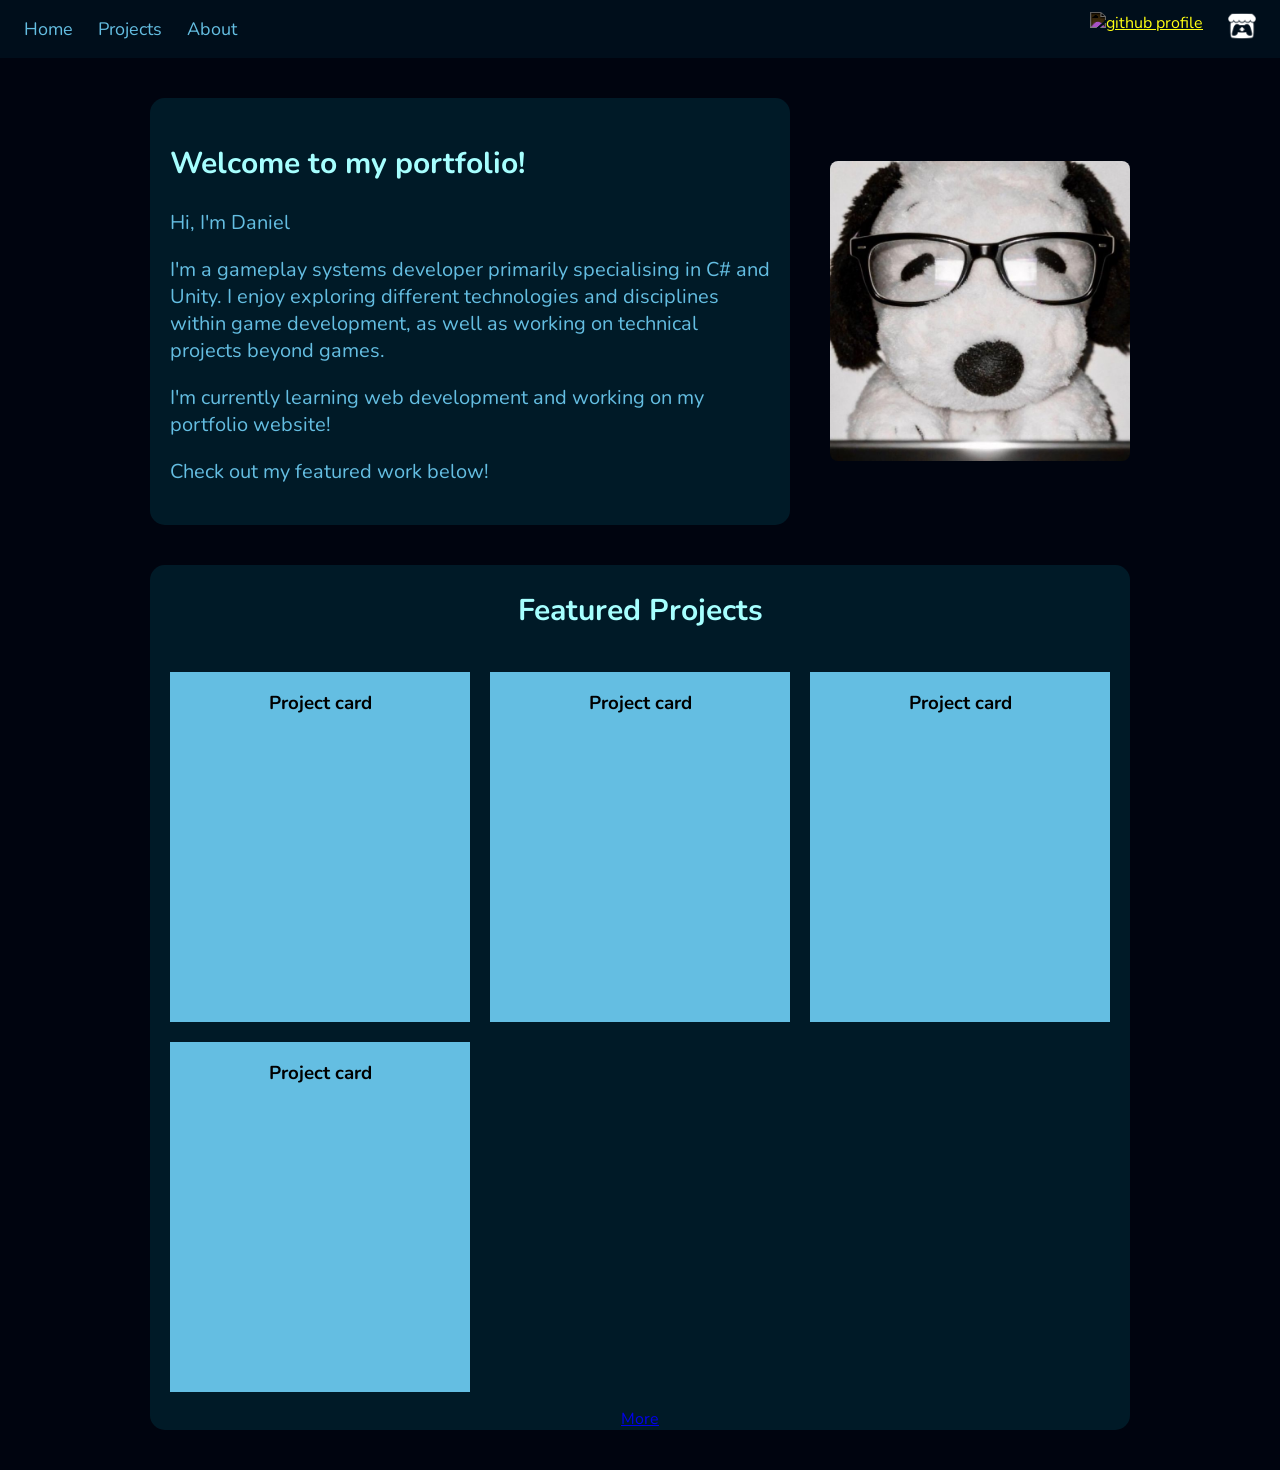
==== index.html @ d13440ec "Home & About me pages finished Implemented a colour palette, reworked the sizing of the home page, a" ====
﻿<!DOCTYPE html>
<html lang="en">
    <head>
        <meta charset="UTF-8">
        <meta name="viewport" content="width=device-width, initial-scale=1.0">
        
        <link rel="stylesheet" href="css/style.css">
        <link rel="icon" href="images/generic/star.png">
        <title>Portfolio - Home</title>
    </head>
    
    <body>
        <div id="site-header"></div>
        <main>
            <section aria-label="Author introduction"
                class="author-introduction-container">
                <div class="author-introduction-statement">
                    <h2>Welcome to my portfolio!</h2>
                    <p>Hi, I'm Daniel</p>
                    <p>
                        I'm a gameplay systems developer primarily specialising in C# and Unity.
                        I enjoy exploring different technologies and disciplines within game development,
                        as well as working on technical projects beyond games.
                    </p>
                    <p>I'm currently learning web development and working on my portfolio website!</p>
                    <p>Check out my featured work below!</p>
                    
                </div>
                <div class="author-profile-image">
                    <img src="images/generic/snoopy.png" alt="Profile pic">
                </div>
            </section>
            <section aria-label="Featured projects"
                class="catalogue-container">
                <h2>Featured Projects</h2>
                <ul class="project-list">
                    <li class="project-card-PLACEHOLDER">
                        <h3>Project card</h3>
                    </li>
                    <li class="project-card-PLACEHOLDER">
                        <h3>Project card</h3>
                    </li>
                    <li class="project-card-PLACEHOLDER">
                        <h3>Project card</h3>
                    </li>
                    <li class="project-card-PLACEHOLDER">
                        <h3>Project card</h3>
                    </li>
                </ul>
                <a href="projects.html">More</a>
            </section>
        </main>
    
        <script src="js/main.js"></script>
    </body>
</html>
---- css/style.css ----
/*=========================================
Global
========================================= */

:root{
    --bg-dark: oklch(0.1 0.05 226);
    --bg: oklch(0.15 0.05 226);
    --bg-light: oklch(0.2 0.05 226);
    --text: oklch(0.96 0.1 226);
    --text-muted: oklch(0.76 0.1 226);
    --highlight: oklch(0.5 0.1 226);
    --border: oklch(0.4 0.1 226);
    --border-muted: oklch(0.3 0.1 226);
    --primary: oklch(0.76 0.1 226);
    --secondary: oklch(0.76 0.1 46);
    --danger: oklch(0.7 0.1 30);
    --warning: oklch(0.7 0.1 100);
    --success: oklch(0.7 0.1 160);
    --info: oklch(0.7 0.1 260);
}

@font-face {
    font-family: "Nunito";
    src: url("../fonts/Nunito-VariableFont_wght.ttf") format("truetype");
    font-weight: 200 1000;
    font-style: normal;
    font-display: swap;
    
}



body {
    font-family: "Nunito", sans-serif;
    
    margin: 0;
    background-color: var(--bg-dark);
}

main {
    display: flex;
    flex-direction: column;
    
    width: fit-content;
    max-width: 96%;
    margin: 40px auto;
    
    gap:40px;
}


/*=========================================
General Reuse
========================================= */

.tag-list{
    list-style: none;
    display: flex;
    flex-wrap: wrap;
    gap:15px;
    
    padding: 0;
}


.tag{
    display: flex;
    align-items: center;
    
    gap:5px;
    
    padding-block: 3px;
    padding-inline: 3px;
    
    border: 1px solid var(--border-muted);
    border-radius: 5px;
    
    background-color: var(--bg-light);

    text-decoration: none;
}

.tag span{
    color: var(--text);
    
}
.tag img{
    width: 20px;
    height: 20px;
    
    object-fit: contain;
    filter: invert(1);
}

/*=========================================
Header classes
========================================= */
.main-header {
    display: flex;
    flex-direction: row;
    justify-content: space-between;
    align-items: center;
    padding: 12px 24px;
    background-color: var(--bg);
}

.header-options{
    display: flex;
    flex-direction: row;
    list-style: none;
    margin: 0;
    padding: 0;
    gap: 25px;
}

.header-nav-link{
    display: inline-block;
    text-decoration: none;
    font-size: 18px;
    color: var(--primary);
}

.header-icon{
    width: 28px;
    height: 28px;
    filter: invert(1);
}

.header-interactable {
    transition: transform 0.2s ease;
}

.header-interactable:hover {
    transform: scale(1.15);
}

/*=========================================
Introduction section classes
========================================= */
.author-introduction-container {
    display: flex;
    align-items: stretch;
    justify-content: center;

    gap: 40px;
    
    width: 0;
    min-width: 100%;
    min-height: 375px;
}


.author-introduction-statement{
    padding: 20px;

    border: 5px var(--highlight);
    border-radius: 15px;
    
    background-color: var(--bg-light);
}

.author-introduction-statement h2{
    font-size: 30px;
    
    color: var(--text);
}

.author-introduction-statement p{
    font-size: 20px;
    
    color: var(--text-muted);
}

.author-profile-image{
    aspect-ratio: 1/1;
    max-width: 300px;
    flex-shrink: 0;
    border: 5px var(--border-muted);
    border-radius: 15px;
    align-self: center;
}

.author-profile-image img{
    width: 100%;
    object-fit: cover;
    border-radius: 8px;
    display: block;
}

/*=========================================
Biography/About me classes
========================================= */

.biography-section{
    display: flex;
    flex-direction: column;
    
    width: 1536px;
    max-width: 100%;
}

.biography-section h2{
    font-size: 24px;
    
    color: var(--text);
}

.biography-content{
    padding: 20px;
    
    border: 5px var(--border-muted);
    border-radius: 15px;
    
    background-color: var(--bg-light);
}

.biography-content p{
    font-size: 18px;
    
    color: var(--text-muted);
}

.biography-content ul{
    
}
/*=========================================
Project catalogue classes
========================================= */
.catalogue-container{
    display: flex;
    flex-direction: column;
    align-items: center;
    
    width:fit-content;
    max-width: 100%;
    padding-inline: 20px;

    border: 5px var(--border);
    border-radius: 15px;
    
    background-color: var(--bg-light);
}

.catalogue-container h2{
    font-size: 30px;
    
    color: var(--text);
}

.project-list{
    list-style: none;
    
    display: flex;
    flex-wrap: wrap;
    gap: 20px;
    
    width: 1260px; /*PROVISIONAL, ACCOUNTED FOR BY 4 CARDS, AND 3 GAPS INBETWEEN THE CARDS*/
    max-width: 100%;
    
    padding: 0;
}

.project-card-PLACEHOLDER{
    display: flex;
    justify-content: center;
    background-color: var(--primary);
    height: 350px;
    width: 300px;
}

/*=========================================
Media queries
========================================= */

/*When 3 cards fit in the catalogue*/
@media (max-width: 1380px){
    .project-list{
        width: 940px;
    }
}

/*When only two cards fit in the catalogue */
@media (max-width: 1046px){

    .author-introduction-container{
        flex-direction: column-reverse;
        align-items: center;
    }
    .author-profile-image{
        max-width: 200px;
    }
    
    .project-list{
        width: 620px;
    }
}

/*When only one card fits in the catalogue */
@media(max-width:712px){
    .project-list{
        width: 500px;
    }
    
    .project-card-PLACEHOLDER{
        min-height: 455px;
        width: 100%;
    }
}
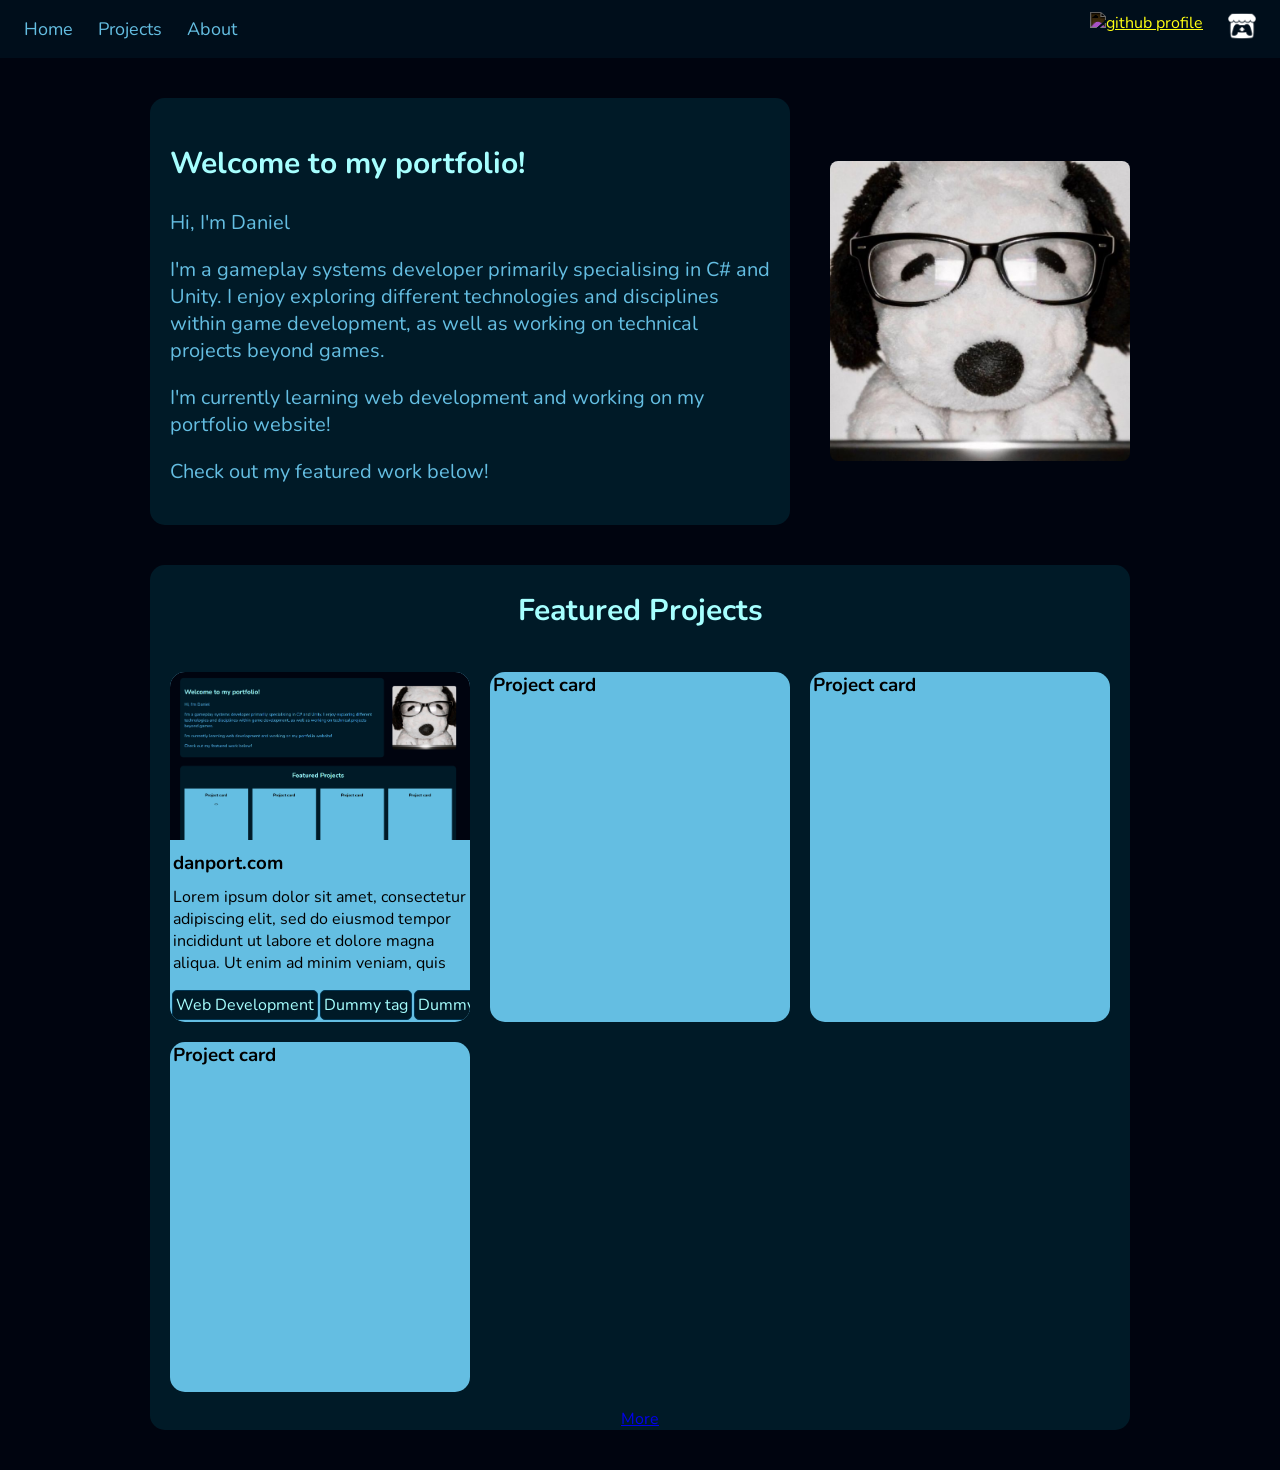
==== commit 83c1ca30: "Card style implemented" ====
--- a/index.html
+++ b/index.html
@@ -35,7 +35,26 @@
                 <h2>Featured Projects</h2>
                 <ul class="project-list">
                     <li class="project-card-PLACEHOLDER">
-                        <h3>Project card</h3>
+                        <img src="images/projects/website-thumbnail.png" alt="">
+                        <h3>danport.com</h3>
+                        <p>
+                            Lorem ipsum dolor sit amet, consectetur adipiscing elit, sed do eiusmod tempor
+                            incididunt ut labore et dolore magna aliqua. Ut enim ad minim veniam, quis nostrud
+                            exercitation ullamco laboris nisi ut aliquip ex ea commodo consequat. Duis aute
+                            irure dolor in reprehenderit in voluptate velit esse cillum dolore eu fugiat nulla
+                            pariatur. Excepteur sint occaecat cupidatat non proident, sunt in culpa qui officia
+                            deserunt mollit anim id est laborum.
+                        </p>
+                        <ul class="project-tags">
+                            <li class="tag">
+                                <span>Web Development</span></li>
+                            <li class="tag">
+                                <span>Dummy tag</span></li>
+                            <li class="tag">
+                                <span>Dummy tag</span></li>
+                            <li class="tag">
+                                <span>Dummy tag</span></li>
+                        </ul>
                     </li>
                     <li class="project-card-PLACEHOLDER">
                         <h3>Project card</h3>
@@ -53,4 +72,4 @@
     
         <script src="js/main.js"></script>
     </body>
-</html> +</html>                     
--- a/css/style.css
+++ b/css/style.css
@@ -57,15 +57,14 @@
     list-style: none;
     display: flex;
     flex-wrap: wrap;
+
     gap:15px;
-    
     padding: 0;
 }
-
-
 .tag{
     display: flex;
     align-items: center;
+    flex-shrink: 0;
     
     gap:5px;
     
@@ -79,7 +78,6 @@
 
     text-decoration: none;
 }
-
 .tag span{
     color: var(--text);
     
@@ -247,6 +245,19 @@
     color: var(--text);
 }
 
+.project-tags{
+    list-style: none;
+    display: flex;
+    overflow: hidden;
+    
+    flex-shrink: 0;
+    height:fit-content;
+    max-width:100%;
+
+    gap:2px;
+    padding: 2px;
+}
+
 .project-list{
     list-style: none;
     
@@ -260,14 +271,46 @@
     padding: 0;
 }
 
-.project-card-PLACEHOLDER{
-    display: flex;
-    justify-content: center;
-    background-color: var(--primary);
+.project-card-PLACEHOLDER {
+    display: flex;
+    flex-direction: column;
+
     height: 350px;
     width: 300px;
-}
-
+
+    gap:10px;
+
+    border: 5px var(--border);
+    border-radius: 15px;
+    overflow: hidden;
+    
+    background-color: var(--primary);
+
+}
+.project-card-PLACEHOLDER img{
+    flex-shrink: 0;
+    width: 100%;
+    max-width: 100%;
+    
+    aspect-ratio: 16/9;
+    object-fit: cover;
+}
+
+.project-card-PLACEHOLDER h3{
+    flex-shrink: 0;
+    
+    margin-inline: 3px;
+    margin-block: 0;
+}
+    
+
+.project-card-PLACEHOLDER p{
+    flex: 1;
+    
+    margin-inline: 3px;
+    margin-block: 0;
+    overflow: hidden;
+}
 /*=========================================
 Media queries
 ========================================= */
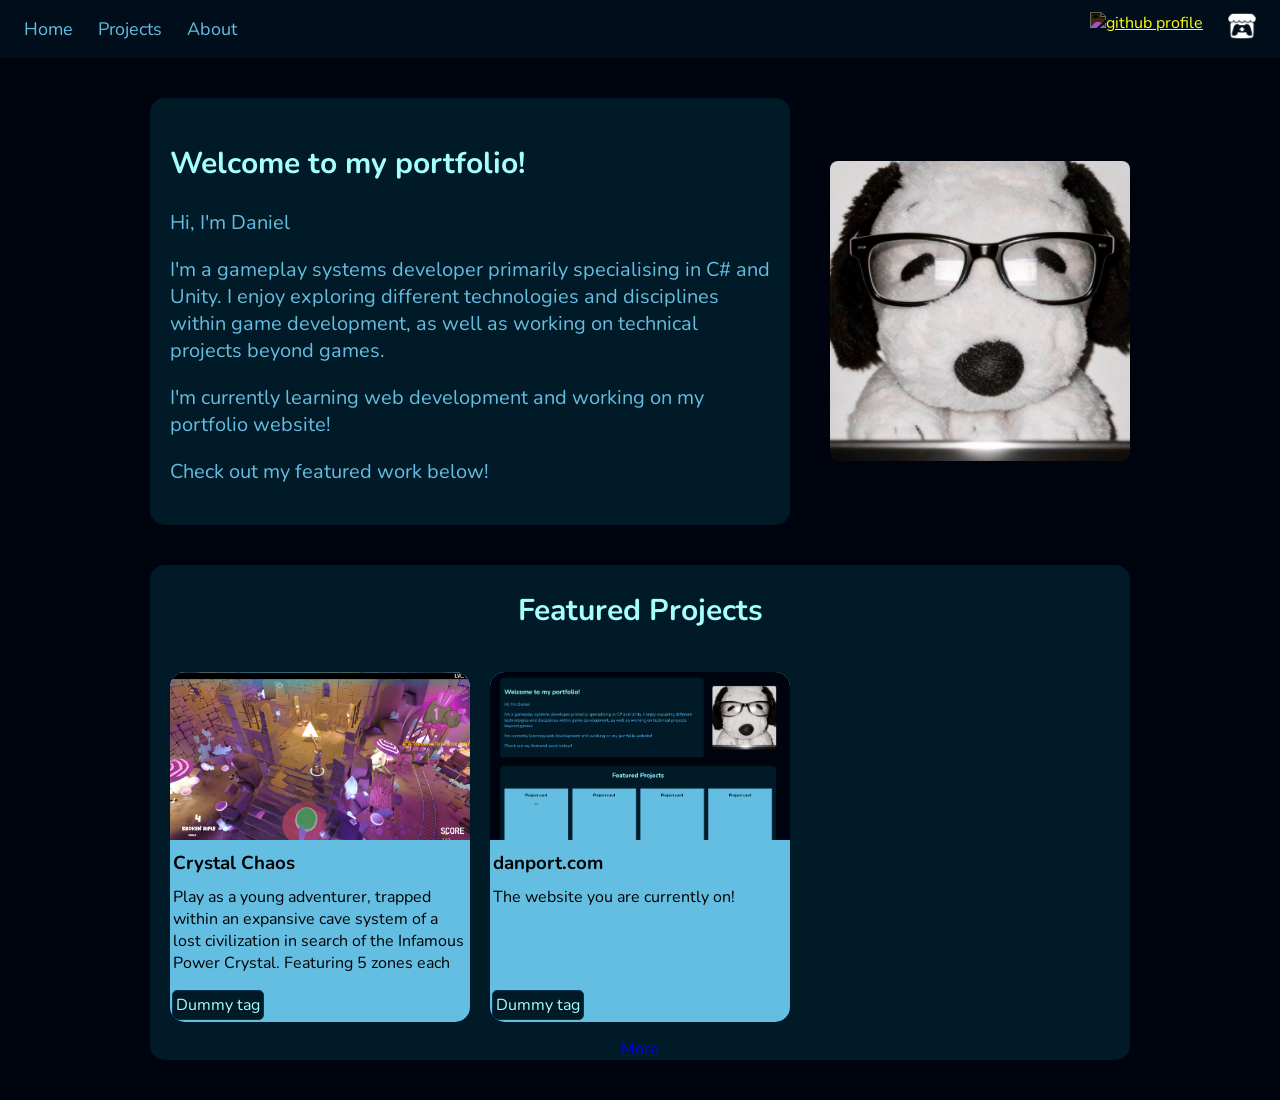
==== commit 9dd5eacc: "Project loading implemented Successfully tested project data being dynamically loaded on the home pa" ====
--- a/index.html
+++ b/index.html
@@ -33,7 +33,7 @@
             <section aria-label="Featured projects"
                 class="catalogue-container">
                 <h2>Featured Projects</h2>
-                <ul class="project-list">
+                <ul data-catalogue="featured" class="project-list" >
                     <li class="project-card-PLACEHOLDER">
                         <img src="images/projects/website-thumbnail.png" alt="">
                         <h3>danport.com</h3>
@@ -71,5 +71,6 @@
         </main>
     
         <script src="js/main.js"></script>
+        <script type="module" src="js/project-modules/project-renderer.js"></script>
     </body>
 </html>                     
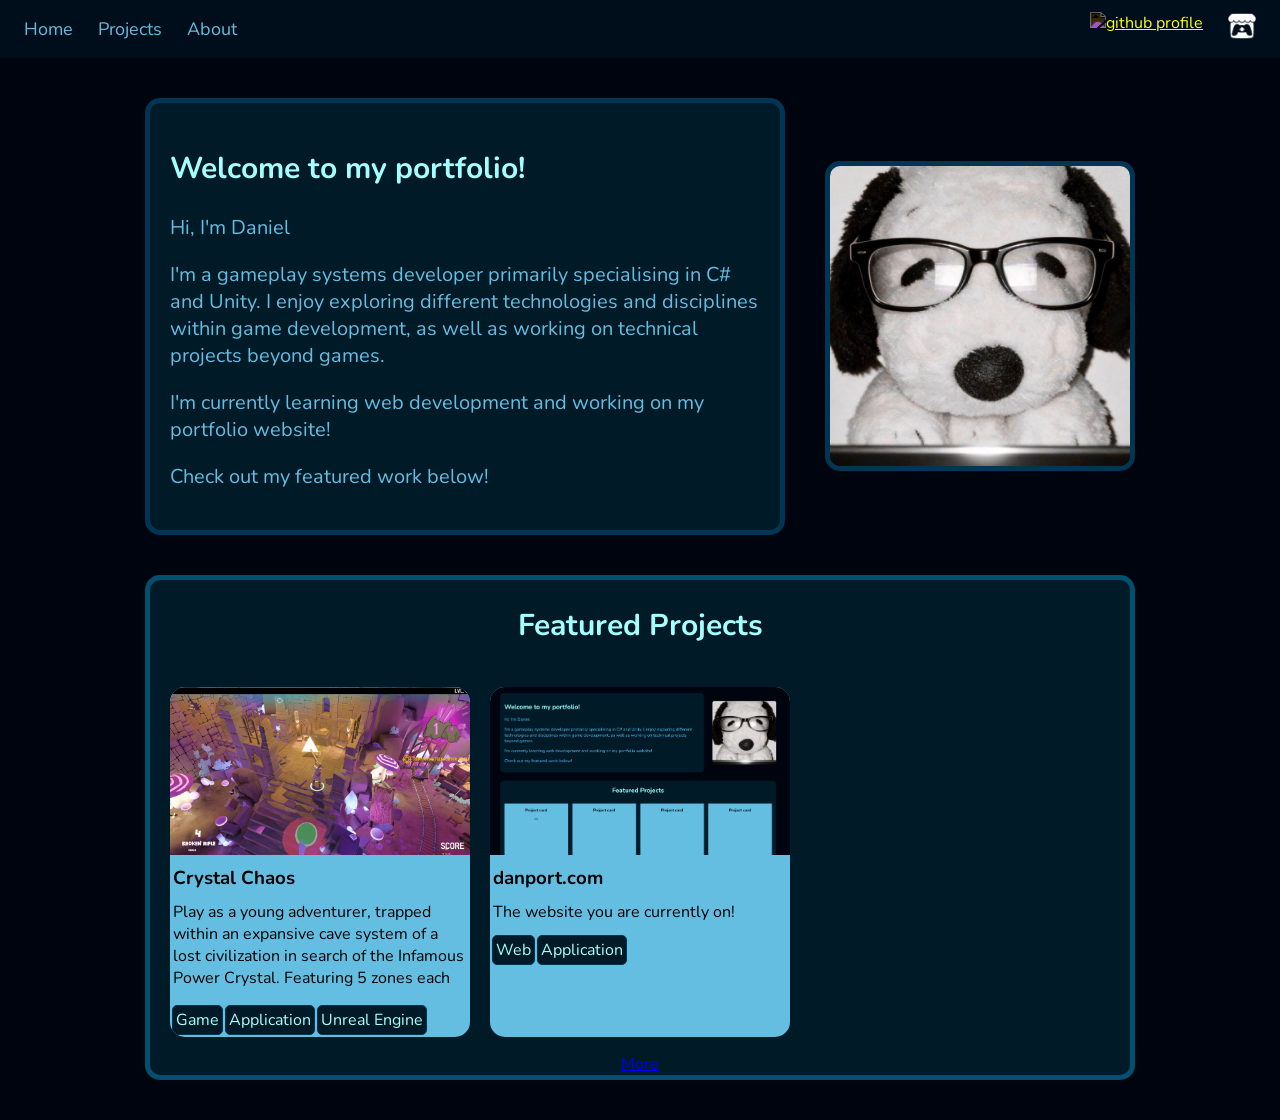
==== commit bded31bc: "Refactored style sheets Prepared for dynamic project-list scaler" ====
--- a/index.html
+++ b/index.html
@@ -4,7 +4,10 @@
         <meta charset="UTF-8">
         <meta name="viewport" content="width=device-width, initial-scale=1.0">
         
-        <link rel="stylesheet" href="css/style.css">
+        <link rel="stylesheet" href="css/main.css">
+        <link rel="stylesheet" href="css/about-me-style.css">
+        <link rel="stylesheet" href="css/catalogue-style.css">
+        
         <link rel="icon" href="images/generic/star.png">
         <title>Portfolio - Home</title>
     </head>
@@ -13,8 +16,8 @@
         <div id="site-header"></div>
         <main>
             <section aria-label="Author introduction"
-                class="author-introduction-container">
-                <div class="author-introduction-statement">
+                class="author-introduction">
+                <div class="introduction-statement">
                     <h2>Welcome to my portfolio!</h2>
                     <p>Hi, I'm Daniel</p>
                     <p>
@@ -33,8 +36,8 @@
             <section aria-label="Featured projects"
                 class="catalogue-container">
                 <h2>Featured Projects</h2>
-                <ul data-catalogue="featured" class="project-list" >
-                    <li class="project-card-PLACEHOLDER">
+                <ul data-catalogue="featured" class="card-listing" >
+                    <li class="project-card">
                         <img src="images/projects/website-thumbnail.png" alt="">
                         <h3>danport.com</h3>
                         <p>
@@ -45,7 +48,7 @@
                             pariatur. Excepteur sint occaecat cupidatat non proident, sunt in culpa qui officia
                             deserunt mollit anim id est laborum.
                         </p>
-                        <ul class="project-tags">
+                        <ul class="">
                             <li class="tag">
                                 <span>Web Development</span></li>
                             <li class="tag">
@@ -56,21 +59,14 @@
                                 <span>Dummy tag</span></li>
                         </ul>
                     </li>
-                    <li class="project-card-PLACEHOLDER">
-                        <h3>Project card</h3>
-                    </li>
-                    <li class="project-card-PLACEHOLDER">
-                        <h3>Project card</h3>
-                    </li>
-                    <li class="project-card-PLACEHOLDER">
-                        <h3>Project card</h3>
-                    </li>
                 </ul>
+                
                 <a href="projects.html">More</a>
             </section>
         </main>
     
         <script src="js/main.js"></script>
         <script type="module" src="js/project-modules/project-renderer.js"></script>
+        
     </body>
 </html>                     
--- a/css/main.css
+++ b/css/main.css
@@ -0,0 +1,159 @@
+/*=========================================
+Global
+========================================= */
+
+:root{
+    --bg-dark: oklch(0.1 0.05 226);
+    --bg: oklch(0.15 0.05 226);
+    --bg-light: oklch(0.2 0.05 226);
+    --text: oklch(0.96 0.1 226);
+    --text-muted: oklch(0.76 0.1 226);
+    --highlight: oklch(0.5 0.1 226);
+    --border: oklch(0.4 0.1 226);
+    --border-muted: oklch(0.3 0.1 226);
+    --primary: oklch(0.76 0.1 226);
+    --secondary: oklch(0.76 0.1 46);
+    --danger: oklch(0.7 0.1 30);
+    --warning: oklch(0.7 0.1 100);
+    --success: oklch(0.7 0.1 160);
+    --info: oklch(0.7 0.1 260);
+}
+
+@font-face {
+    font-family: "Nunito";
+    src: url("../fonts/Nunito-VariableFont_wght.ttf") format("truetype");
+    font-weight: 200 1000;
+    font-style: normal;
+    font-display: swap;
+    
+}
+
+
+
+body {
+    font-family: "Nunito", sans-serif;
+    
+    margin: 0;
+    
+    background-color: var(--bg-dark);
+}
+
+main {
+    display: flex;
+    flex-direction: column;
+    margin: 40px auto;
+    gap:40px;
+    
+    width: fit-content;
+    max-width: 96%;
+}
+
+/*=========================================
+Header classes
+========================================= */
+.main-header {
+    display: flex;
+    flex-direction: row;
+    justify-content: space-between;
+    align-items: center;
+    padding: 12px 24px;
+    
+    background-color: var(--bg);
+}
+
+.header-options{
+    list-style: none;
+    
+    display: flex;
+    flex-direction: row;
+    margin: 0;
+    padding: 0;
+    gap: 25px;
+}
+
+.header-nav-link{
+    text-decoration: none;
+    font-size: 18px;
+    
+    display: inline-block;
+    
+    color: var(--primary);
+}
+
+.header-icon{
+    width: 28px;
+    height: 28px;
+    
+    filter: invert(1);
+}
+
+.header-interactable {
+    transition: transform 0.2s ease;
+}
+
+.header-interactable:hover {
+    transform: scale(1.15);
+}
+
+
+/*=========================================
+Tags
+========================================= */
+
+.tag-list{
+    list-style: none;
+    
+    display: flex;
+    flex-wrap: wrap;
+    padding: 0;
+    gap:15px;
+}
+
+.tag{
+    display: flex;
+    align-items: center;
+    padding: 3px;
+    gap:5px;
+    
+    flex-shrink: 0;
+    
+    border: 1px solid var(--border-muted);
+    border-radius: 5px;
+    
+    background-color: var(--bg-light);
+    
+    text-decoration: none;
+}
+
+.tag span{
+    color: var(--text);
+}
+
+.tag img{
+    object-fit: contain;
+    
+    width: 20px;
+    height: 20px;
+    
+    filter: invert(1);
+}
+
+/*=========================================
+Content containers
+========================================= */
+
+.content-container{
+    padding: 20px;
+
+    border: 5px solid var(--border-muted);
+    border-radius: 15px;
+
+    background-color: var(--bg-light);
+}
+
+
+.content-container p{
+    font-size: 18px;
+    
+    color: var(--text-muted);
+}
--- a/css/about-me-style.css
+++ b/css/about-me-style.css
@@ -0,0 +1,80 @@
+﻿/*=========================================
+Home page introduction
+========================================= */
+.author-introduction{
+    display: flex;
+    align-items: stretch;
+    justify-content: center;
+    gap: 40px;
+    
+    width: 0;
+    min-width: 100%;
+    min-height: 375px;
+}
+
+.author-introduction.compact-view{
+    flex-direction: column-reverse;
+    align-items: center;
+}
+
+.author-introduction.compact-view .author-profile-image{
+    max-width: 200px;
+}
+
+.introduction-statement{
+    padding: 20px;
+    
+    border: 5px solid var(--border-muted);
+    border-radius: 15px;
+    
+    background-color: var(--bg-light);
+}
+
+.introduction-statement h2{
+    font-size: 30px;
+    
+    color: var(--text);
+}
+
+.introduction-statement p{
+    font-size: 20px;
+    
+    color: var(--text-muted);
+}
+
+
+.author-profile-image{
+    align-self: center;
+    overflow: hidden;
+    
+    aspect-ratio: 1/1;
+    flex-shrink: 0;
+    max-width: 300px;
+    
+    border: 5px solid var(--border-muted);
+    border-radius: 15px;
+}
+
+.author-profile-image img{
+    display: block;
+    object-fit: cover;
+    
+    width:100%;
+}
+
+/*=========================================
+Biography page
+========================================= */
+.biography-section{
+    display: flex;
+    flex-direction: column;
+    
+    width: 1536px;
+    max-width: 100%;
+}
+
+.biography-section h2{
+    font-size: 24px;
+    
+    color: var(--text);
+}
--- a/css/catalogue-style.css
+++ b/css/catalogue-style.css
@@ -0,0 +1,131 @@
+﻿.catalogue-container{ /* Root element */
+    /* Variables */
+    
+    
+    
+    /* Properties */
+    display: flex;
+    flex-direction: column;
+    align-items: center;
+    padding-inline: 20px; /* To be made a variable -> Card separation */
+    
+    width: fit-content;
+    max-width: 100%;
+    
+    
+    border: 5px solid var(--border);
+    border-radius: 15px;
+    
+    background-color: var(--bg-light);
+}
+
+.catalogue-container h2{
+    font-size: 30px;
+    
+    color: var(--text);
+}
+
+.card-listing{
+    list-style: none;
+
+    display: flex;
+    flex-wrap: wrap;
+    padding: 0;
+    gap: 20px; /* To be made a variable -> Card separation */
+    
+    width: 1260px; /* Accounted for by 4 cards currently 1260, to be made a variable -> Total width */
+    max-width: 100%;
+}
+
+/*=========================================
+Project card classes
+========================================= */
+.project-card{
+    display: flex;
+    flex-direction: column;
+    overflow: hidden;
+    gap: 10px;
+    
+    height: 350px; /* To be made a variable -> Project card height */
+    width: 300px; /* To be made a variable ->  Project card width */
+    
+    border: 0 solid var(--border);
+    border-radius: 15px;
+    
+    background-color: var(--primary);
+}
+
+.project-card img{ /* Thumbnail */
+    width: 100%;
+    max-width: 100%;
+    
+    aspect-ratio: 16/9;
+    object-fit: cover;
+}
+
+.project-card h3{ /* Title */
+    margin-inline: 3px;
+    margin-block: 0;
+}
+
+.project-card p{ /* Description */ 
+    margin-inline: 3px;
+    margin-block: 0;
+    overflow: hidden;
+}
+
+.project-card ul{ /* Tags */
+    list-style: none;
+    
+    display: flex;
+    overflow: hidden;
+    
+    padding:2px;
+    gap: 2px;
+    
+    flex-shrink: 0;
+    height: fit-content;
+    max-width: 100%;
+}
+/*=========================================
+Project inspector classes
+========================================= */
+
+/*=========================================
+Media queries
+========================================= */
+
+/*When 3 cards fit in the catalogue*/
+@media (max-width: 1380px){
+    .card-listing{
+        width: 940px;
+    }
+}
+
+/*When only two cards fit in the catalogue */
+@media (max-width: 1046px){
+
+    .author-introduction-container{
+        flex-direction: column-reverse;
+        align-items: center;
+    }
+    .author-profile-image{
+        max-width: 200px;
+    }
+
+    .card-listing{
+        width: 620px;
+    }
+}
+
+/*When only one card fits in the catalogue */
+@media(max-width:712px){
+    .card-listing{
+        width: 500px;
+    }
+
+    .project-card{
+        height: 455px;
+        width: 100%;
+    }
+}
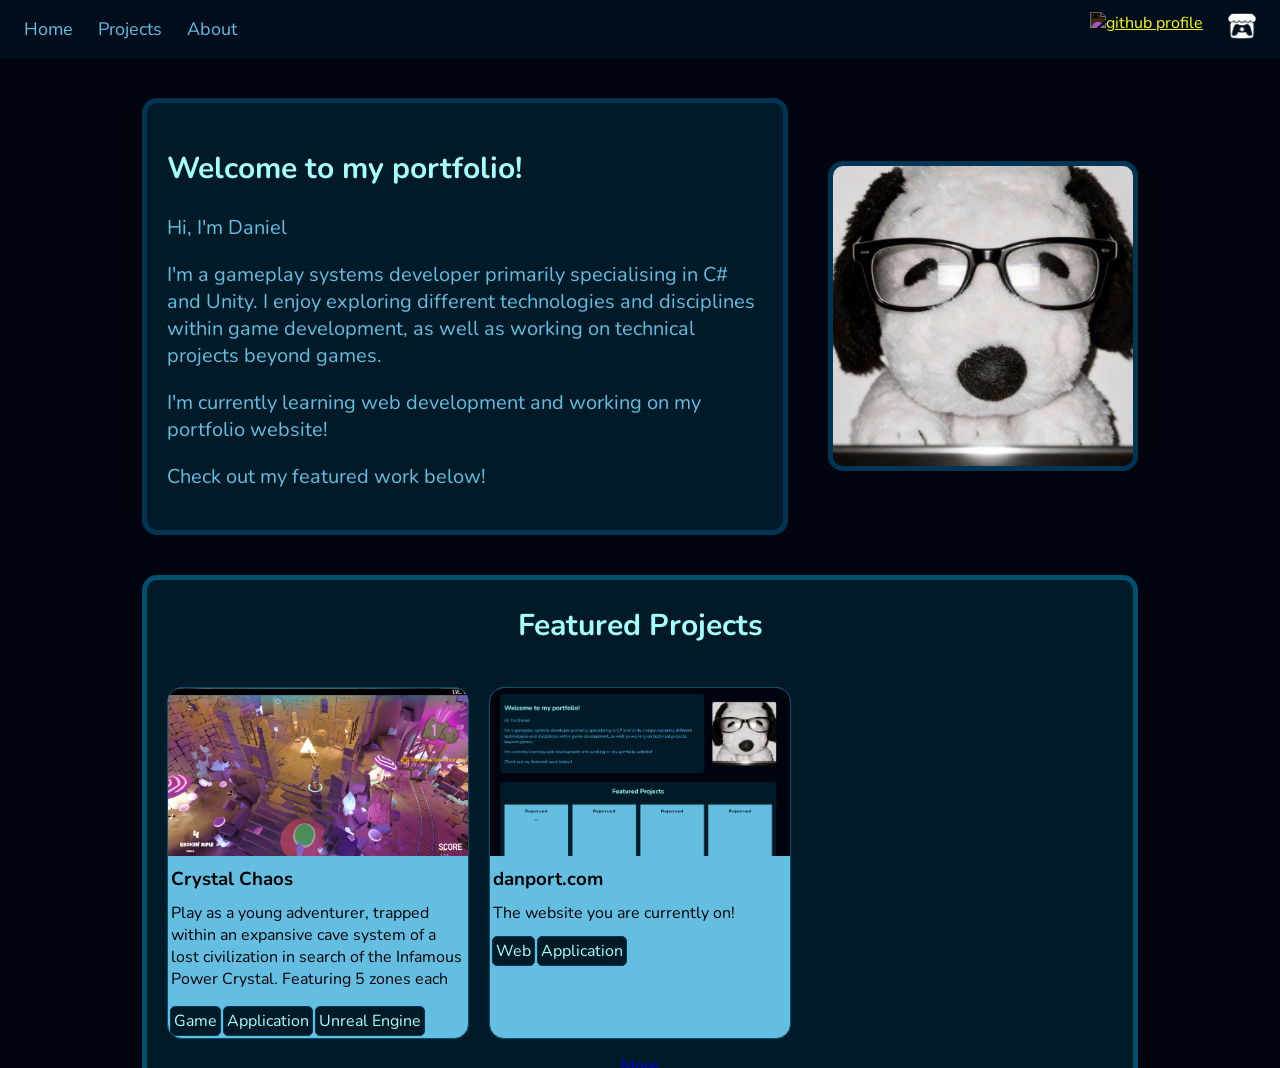
==== commit 51fef78f: "Automatic catalogue scaling implemented Need to implement the foundation for the home page to observ" ====
--- a/index.html
+++ b/index.html
@@ -6,7 +6,7 @@
         
         <link rel="stylesheet" href="css/main.css">
         <link rel="stylesheet" href="css/about-me-style.css">
-        <link rel="stylesheet" href="css/catalogue-style.css">
+        <link rel="stylesheet" href="css/project-style.css">
         
         <link rel="icon" href="images/generic/star.png">
         <title>Portfolio - Home</title>
@@ -34,9 +34,10 @@
                 </div>
             </section>
             <section aria-label="Featured projects"
-                class="catalogue-container">
+                     data-catalogue="featured" 
+                     class="catalogue-container">
                 <h2>Featured Projects</h2>
-                <ul data-catalogue="featured" class="card-listing" >
+                <ul class="card-listing">
                     <li class="project-card">
                         <img src="images/projects/website-thumbnail.png" alt="">
                         <h3>danport.com</h3>
--- a/css/project-style.css
+++ b/css/project-style.css
@@ -0,0 +1,148 @@
+﻿.catalogue-container{ /* Root element */
+    /* =========Variables========= */
+
+    /* Configuration */
+    --card-width: 300px;
+    --card-height: 350px;
+    --card-separation: 20px;
+    --card-border-size: 2px;
+    
+    /* Calculated */
+    --total-list-width: 100%;
+    
+    /* =========Properties========= */
+    display: flex;
+    flex-direction: column;
+    align-items: center;
+    padding-inline: 20px;
+    
+    width: fit-content;
+    max-width: 100%;
+    
+    border: 5px solid var(--border);
+    border-radius: 15px;
+    
+    background-color: var(--bg-light);
+}
+
+.catalogue-container.compact-mode .card-listing{
+    width: 500px;
+}
+
+.catalogue-container.compact-mode .project-card{
+    height: 455px;
+    width: 100%;
+}
+
+.catalogue-container > h2{
+    font-size: 30px;
+    
+    color: var(--text);
+}
+
+.card-listing{
+    list-style: none;
+
+    display: flex;
+    flex-wrap: wrap;
+    padding: 0;
+    gap: var(--card-separation);
+    
+    width: var(--total-list-width); /* 1260px;  Accounted for by 4 cards currently 1260, to be made a variable -> Total width */
+    max-width: 100%;
+}
+
+/*=========================================
+Project card classes
+========================================= */
+.project-card{
+    display: flex;
+    flex-direction: column;
+    overflow: hidden;
+    gap: 10px;
+    
+    width: var(--card-width);
+    height: var(--card-height);
+    
+    border: var(--card-border-size) solid var(--border);
+    border-radius: 15px;
+    
+    background-color: var(--primary);
+}
+
+.project-card > img{ /* Thumbnail */
+    width: 100%;
+    max-width: 100%;
+    
+    aspect-ratio: 16/9;
+    object-fit: cover;
+}
+
+.project-card > h3{ /* Title */
+    margin-inline: 3px;
+    margin-block: 0;
+}
+
+.project-card > p{ /* Description */ 
+    margin-inline: 3px;
+    margin-block: 0;
+    overflow: hidden;
+}
+
+.project-card > ul{ /* Tags */
+    list-style: none;
+    
+    display: flex;
+    overflow: hidden;
+    
+    padding:2px;
+    gap: 2px;
+    
+    flex-shrink: 0;
+    height: fit-content;
+    max-width: 100%;
+}
+/*=========================================
+Project inspector classes
+========================================= */
+
+/*=========================================
+Media queries
+========================================= */
+
+/*
+/*When 3 cards fit in the catalogue
+@media (max-width: 1380px){
+    .card-listing{
+        width: 940px;
+    }
+}
+
+/*When only two cards fit in the catalogue 
+@media (max-width: 1046px){
+
+    .author-introduction-container{
+        flex-direction: column-reverse;
+        align-items: center;
+    }
+    .author-profile-image{
+        max-width: 200px;
+    }
+
+    .card-listing{
+        width: 620px;
+    }
+}
+
+/*When only one card fits in the catalogue 
+@media(max-width:712px){
+    .card-listing{
+        width: 500px;
+    }
+
+    .project-card{
+        height: 455px;
+        width: 100%;
+    }
+}
+*/
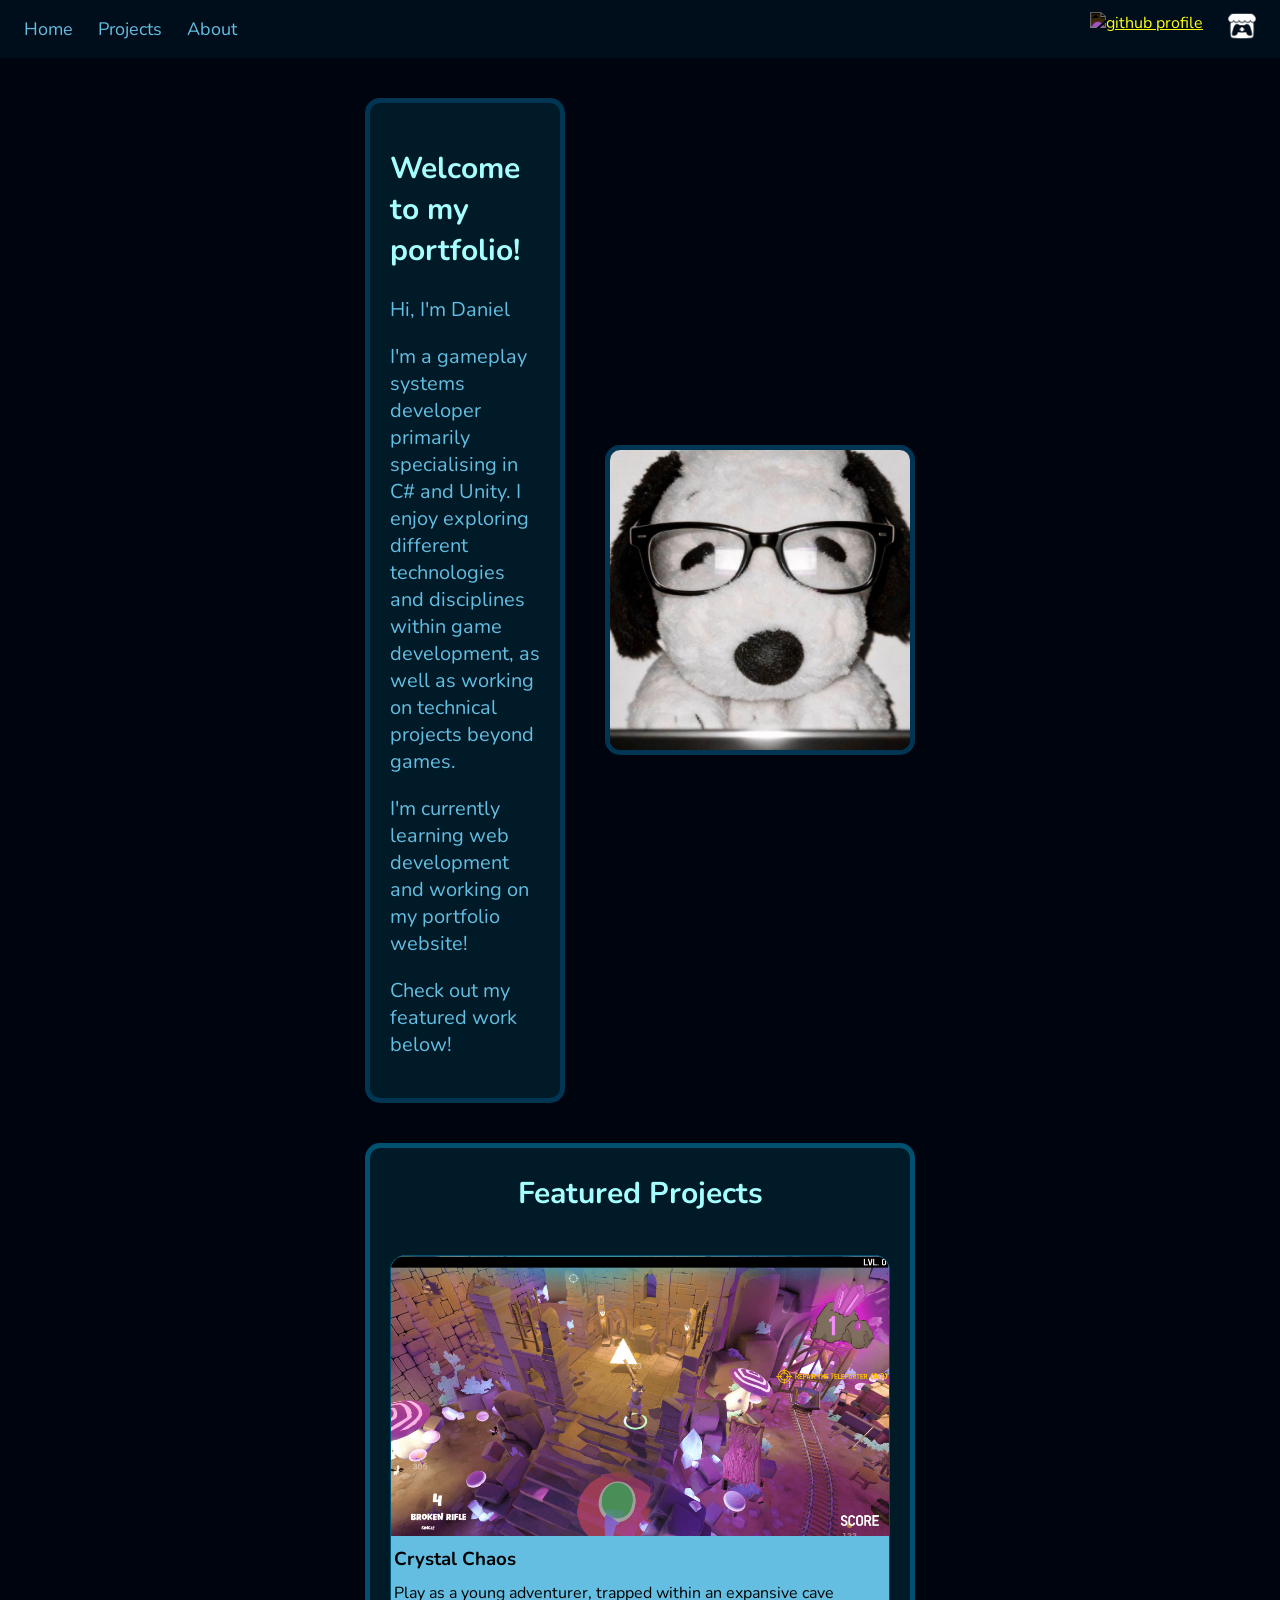
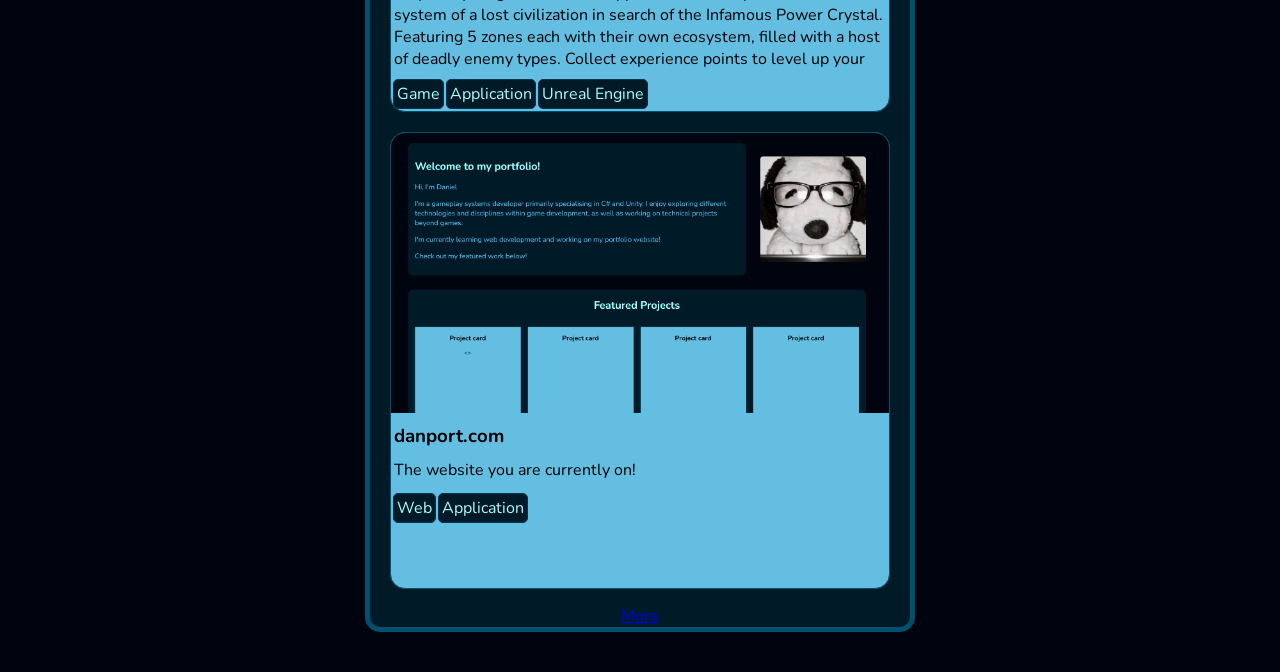
==== commit 169b3329: "Scaler module completed The scaler and renderer behaviour was modularised into its own modules. The " ====
--- a/index.html
+++ b/index.html
@@ -67,7 +67,8 @@
         </main>
     
         <script src="js/main.js"></script>
-        <script type="module" src="js/project-modules/project-renderer.js"></script>
+        <script type="module" src="js/project-modules/catalogue-entry.js"></script>
+        <script type="module" src="js/home-modules/home-scaler.js"></script>
         
     </body>
 </html>                     
--- a/css/about-me-style.css
+++ b/css/about-me-style.css
@@ -12,12 +12,12 @@
     min-height: 375px;
 }
 
-.author-introduction.compact-view{
+.author-introduction.compact-mode{
     flex-direction: column-reverse;
     align-items: center;
 }
 
-.author-introduction.compact-view .author-profile-image{
+.author-introduction.compact-mode .author-profile-image{
     max-width: 200px;
 }
 
@@ -30,13 +30,13 @@
     background-color: var(--bg-light);
 }
 
-.introduction-statement h2{
+.introduction-statement > h2{
     font-size: 30px;
     
     color: var(--text);
 }
 
-.introduction-statement p{
+.introduction-statement > p{
     font-size: 20px;
     
     color: var(--text-muted);
@@ -55,7 +55,7 @@
     border-radius: 15px;
 }
 
-.author-profile-image img{
+.author-profile-image > img{
     display: block;
     object-fit: cover;
     
@@ -73,7 +73,7 @@
     max-width: 100%;
 }
 
-.biography-section h2{
+.biography-section > h2{
     font-size: 24px;
     
     color: var(--text);
--- a/css/project-style.css
+++ b/css/project-style.css
@@ -101,48 +101,4 @@
     flex-shrink: 0;
     height: fit-content;
     max-width: 100%;
-}
-/*=========================================
-Project inspector classes
-========================================= */
-
-/*=========================================
-Media queries
-========================================= */
-
-/*
-/*When 3 cards fit in the catalogue
-@media (max-width: 1380px){
-    .card-listing{
-        width: 940px;
-    }
-}
-
-/*When only two cards fit in the catalogue 
-@media (max-width: 1046px){
-
-    .author-introduction-container{
-        flex-direction: column-reverse;
-        align-items: center;
-    }
-    .author-profile-image{
-        max-width: 200px;
-    }
-
-    .card-listing{
-        width: 620px;
-    }
-}
-
-/*When only one card fits in the catalogue 
-@media(max-width:712px){
-    .card-listing{
-        width: 500px;
-    }
-
-    .project-card{
-        height: 455px;
-        width: 100%;
-    }
-}
-*/+}
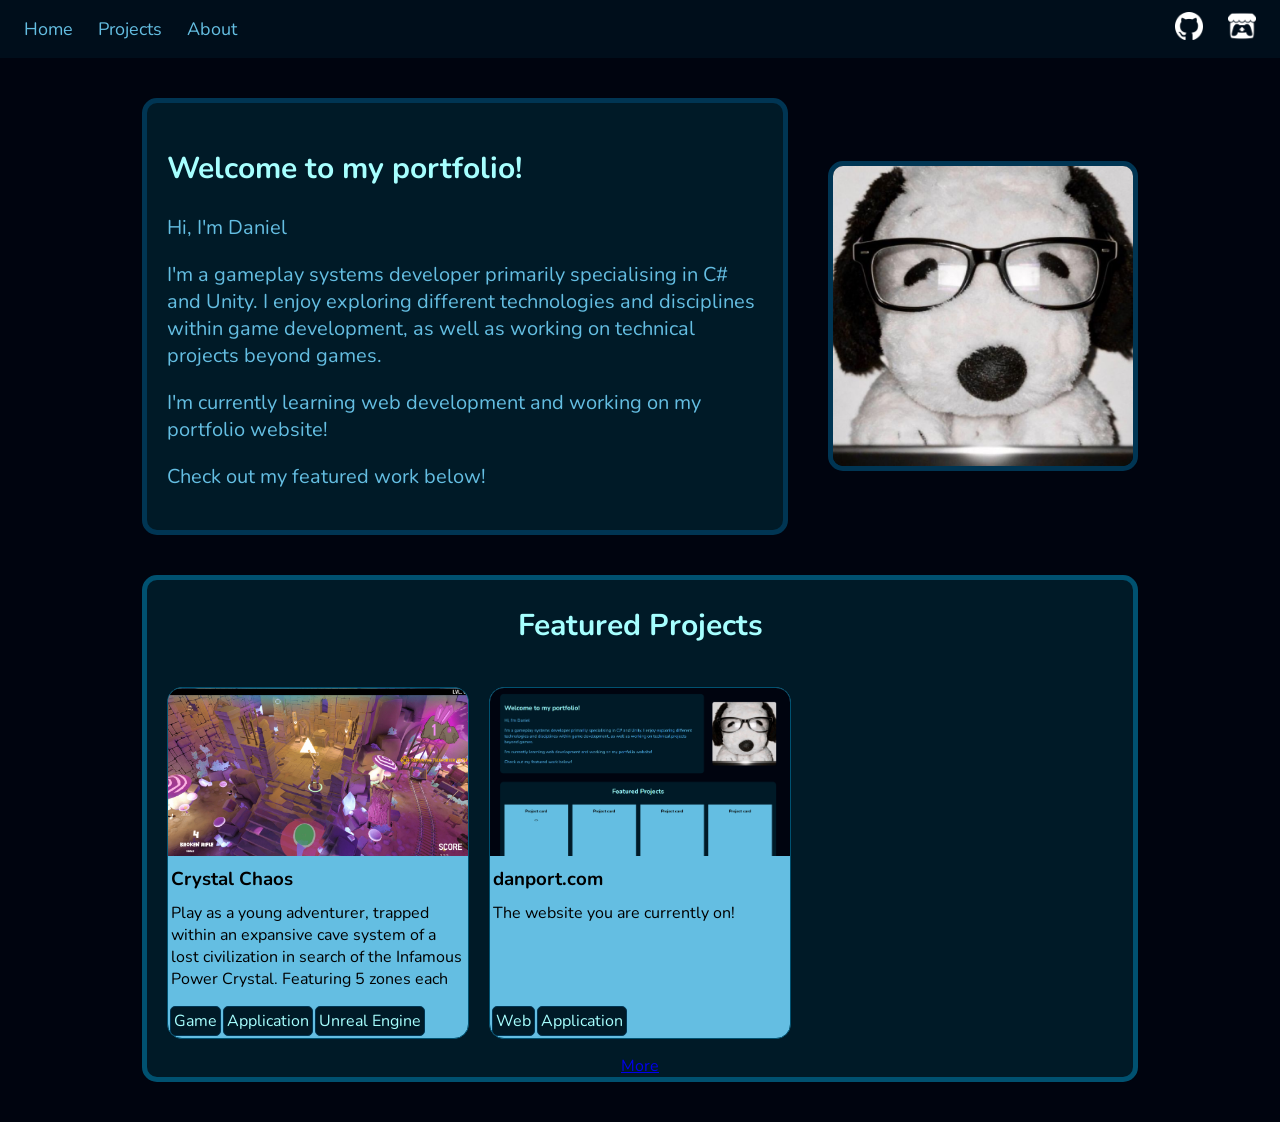
==== commit 3087b816: "Inspector prompt implemented Need to polish visuals and behaviour before moving onto the project pag" ====
--- a/index.html
+++ b/index.html
@@ -65,7 +65,8 @@
                 <a href="projects.html">More</a>
             </section>
         </main>
-    
+        
+        <div id="overlay-container"></div>
         <script src="js/main.js"></script>
         <script type="module" src="js/project-modules/catalogue-entry.js"></script>
         <script type="module" src="js/home-modules/home-scaler.js"></script>
--- a/css/main.css
+++ b/css/main.css
@@ -27,7 +27,6 @@
     font-display: swap;
     
 }
-
 
 
 body {
@@ -83,8 +82,6 @@
 .header-icon{
     width: 28px;
     height: 28px;
-    
-    filter: invert(1);
 }
 
 .header-interactable {
@@ -95,6 +92,32 @@
     transform: scale(1.15);
 }
 
+/*=========================================
+Misc
+========================================= */
+.screen-overlay{
+    display: none;
+    justify-content: flex-end;
+    align-items: center;
+    
+    position: fixed;
+    inset: 0;
+    
+    background-color: rgb(219 219 219 / 0.3);
+    backdrop-filter: blur(5px);
+}
+
+.screen-overlay.active {
+    display: flex;
+}
+
+.inline-icon{
+    object-fit: contain;
+    align-self: center;
+    
+    width: 1rem;
+    height: 1rem;
+}
 
 /*=========================================
 Tags
@@ -151,9 +174,9 @@
     background-color: var(--bg-light);
 }
 
-
 .content-container p{
     font-size: 18px;
     
     color: var(--text-muted);
-}+}
+
--- a/css/project-style.css
+++ b/css/project-style.css
@@ -1,4 +1,7 @@
-﻿.catalogue-container{ /* Root element */
+﻿/*=========================================
+Catalogue classes
+========================================= */
+.catalogue-container{ /* Root element */
     /* =========Variables========= */
 
     /* Configuration */
@@ -56,6 +59,8 @@
 Project card classes
 ========================================= */
 .project-card{
+    cursor: pointer;
+    
     display: flex;
     flex-direction: column;
     overflow: hidden;
@@ -95,10 +100,124 @@
     display: flex;
     overflow: hidden;
     
+    margin-top: auto;
     padding:2px;
     gap: 2px;
     
     flex-shrink: 0;
     height: fit-content;
     max-width: 100%;
-}+}
+
+/*=========================================
+Inspector classes
+========================================= */
+
+.inspector-container{
+    display: flex;
+    flex-direction: column;
+    align-self: stretch;
+    padding: 20px;
+    gap: 5px;
+    
+    width: 600px;
+    max-width: 100%;
+
+    background-color: rgb(0 0 0 / 0.75);
+}
+
+.inspector-container > h2{
+    font-size: 2rem;
+
+    align-self: center;
+    
+    color: var(--highlight);
+}
+
+.inspector-thumbnail{
+    overflow:hidden;
+    
+    width: 100%;
+    max-width: 100%;
+    
+    aspect-ratio: 16/9;
+    
+    border: 2px solid var(--border-muted);
+    border-radius: 15px;
+}
+
+.inspector-thumbnail > img{
+    display: block;
+    object-fit: cover;
+    
+    width: 100%;
+}
+
+.inspector-tags{
+    list-style: none;
+    
+    display: flex;
+    justify-content: center;
+    flex-wrap: wrap;
+    
+    gap: 5px;
+}
+
+.inspector-inline-property{
+    display: flex;
+    align-items: baseline;
+    gap: 5px;
+    
+    color: var(--text-muted);
+}
+
+.inspector-inline-property > h3{
+    margin: 0;
+}
+
+.inspector-block-property{
+    display: flex;
+    flex-direction: column;
+    gap: 5px;
+    
+    color: var(--text-muted);
+}
+
+.inspector-block-property > h3{
+    margin: 0;
+}
+.inspector-block-property > p{
+    margin: 0;
+}
+
+.inspector-block-property > ul{
+    margin: 0;
+}
+.inspector-block-property a{
+    text-decoration: underline;
+    
+    color: inherit;
+    
+}
+
+.inspector-concealer{
+    
+    cursor: pointer;
+    
+    flex-shrink: 0;
+    padding:0;
+    
+    aspect-ratio: 1/1.5;
+    width: 50px;
+    
+    border: none;
+    background: transparent;
+}
+
+.inspector-concealer > img{
+    display: block;
+    object-fit: fill;
+    
+    width: 100%;
+    height: 100%;
+}
